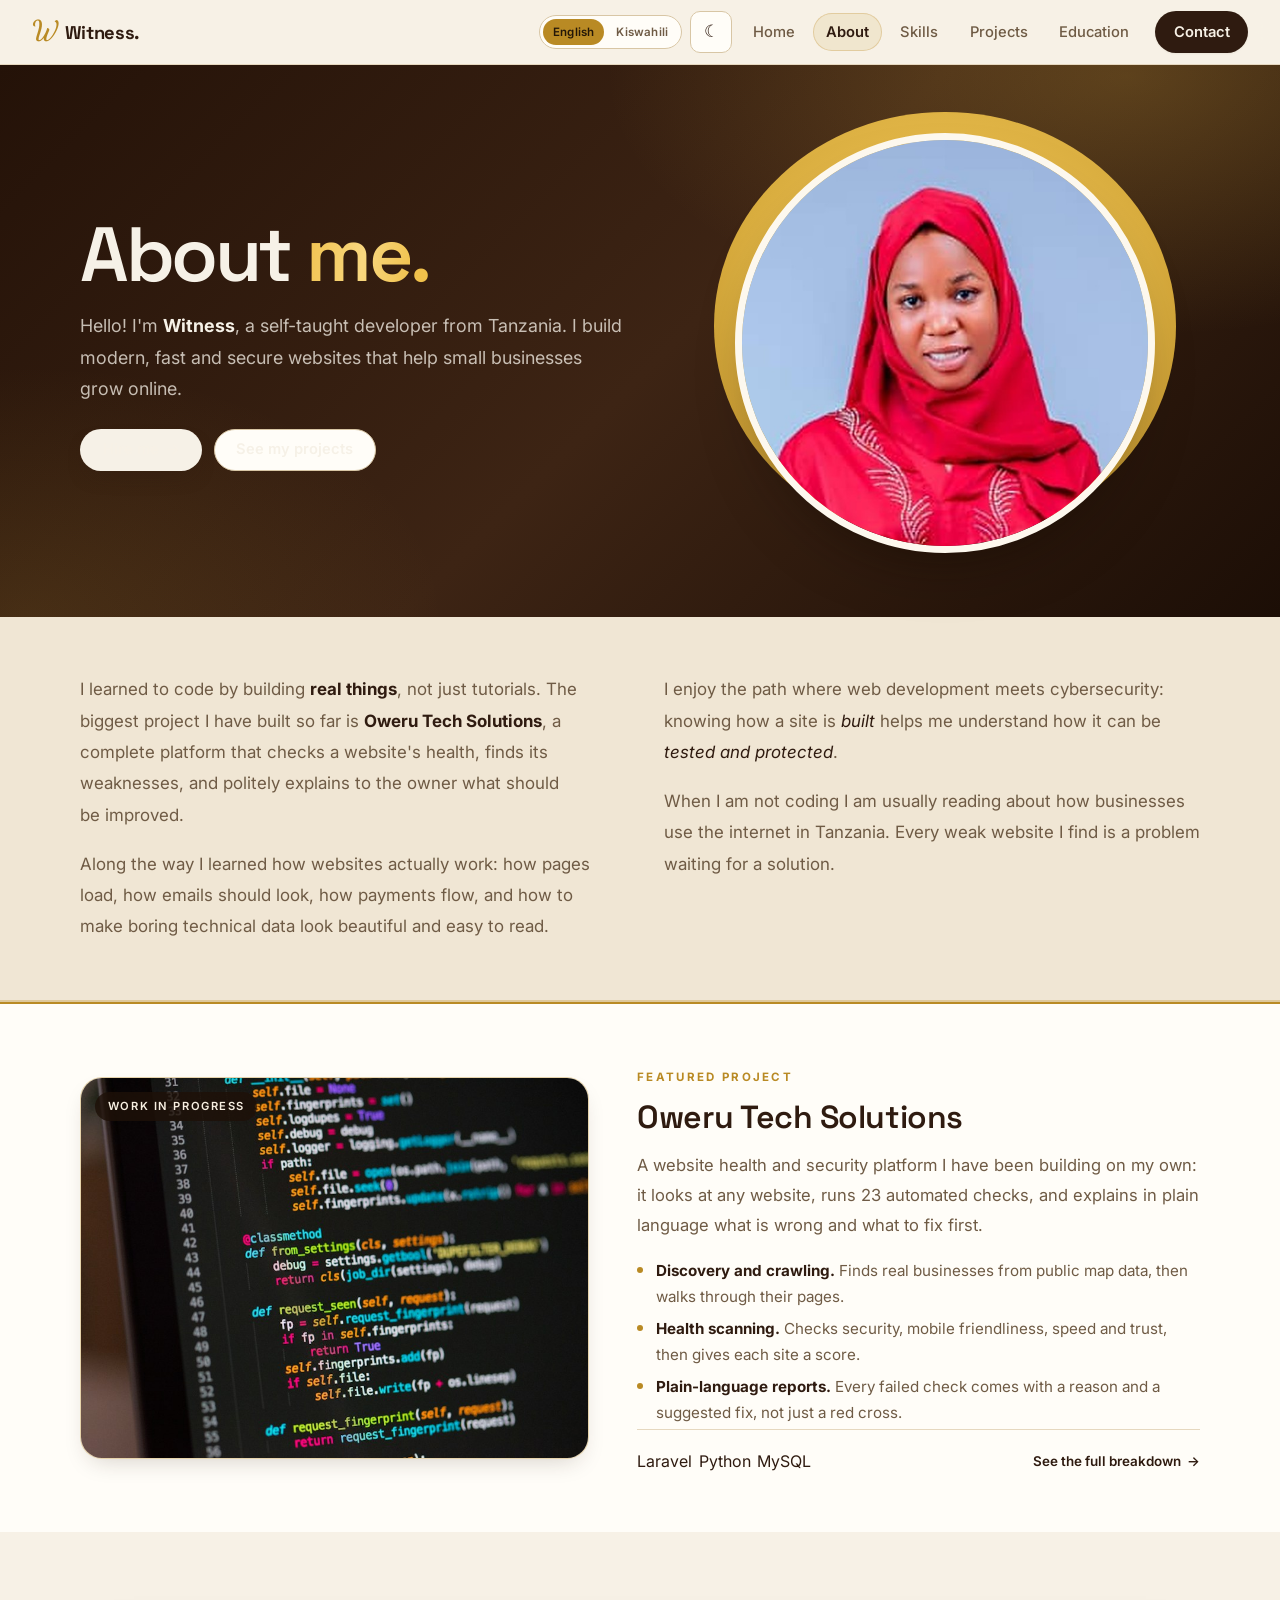
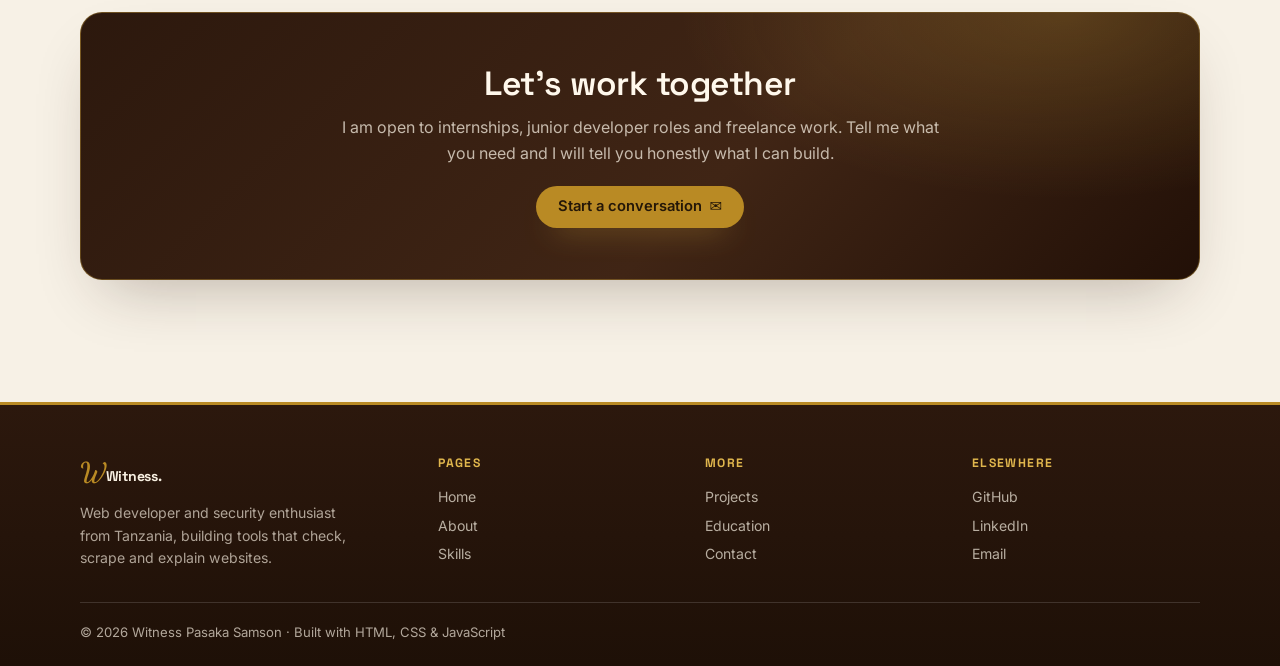
==== about.html @ 0517b13f "Initial portfolio with SEO, education, contact, projects, web3forms" ====
<!DOCTYPE html>
<html lang="en">
<!-- ABOUT PAGE -->
<head>
  <meta charset="UTF-8" />
  <meta name="viewport" content="width=device-width, initial-scale=1.0" />
  <title>About — Witness Pasaka Samson</title>
  <meta name="description" content="About Witness Pasaka Samson, a self-taught web developer from Tanzania who builds modern, fast, secure websites and the Oweru website-auditing platform." />
  <link rel="icon" href="data:image/svg+xml,<svg xmlns='http://www.w3.org/2000/svg' viewBox='0 0 32 32'><rect width='32' height='32' rx='7' fill='%233a2316'/><text x='16' y='22' text-anchor='middle' font-size='18' fill='%23c9a227' font-family='sans-serif' font-weight='700'>W</text></svg>" />
  <meta name="theme-color" content="#3a2316" />
  <meta name="robots" content="index, follow, max-image-preview:large" />
  <link rel="canonical" href="https://witnessamson047.github.io/about.html" />
  <meta property="og:site_name" content="Witness Pasaka Samson — Portfolio" />
  <meta property="og:locale" content="en_US" />
  <meta property="og:locale:alternate" content="sw_TZ" />
  <meta property="og:image:alt" content="Portrait of Witness Pasaka Samson" />
  <script>
    (function () {
      try {
        var saved = localStorage.getItem("theme");
        var theme = saved || (window.matchMedia("(prefers-color-scheme: dark)").matches ? "dark" : "light");
        document.documentElement.setAttribute("data-theme", theme);
      } catch (e) {}
    })();
  </script>
  <script src="i18n.js"></script>
  <link rel="stylesheet" href="styles.css" />
  <link rel="preconnect" href="https://fonts.googleapis.com" />
  <meta property="og:title" content="About — Witness Pasaka Samson" />
  <meta property="og:description" content="About Witness Pasaka Samson, a self-taught web developer from Tanzania who builds modern, fast, secure websites and the Oweru website-auditing platform." />
  <meta property="og:type" content="website" />
  <meta property="og:url" content="https://witnessamson047.github.io/about.html" />
  <meta property="og:image" content="https://witnessamson047.github.io/images/profile.jpg" />
  <meta property="og:image:width" content="1200" />
  <meta property="og:image:height" content="630" />
  <meta name="twitter:card" content="summary_large_image" />
  <meta name="twitter:title" content="About — Witness Pasaka Samson" />
  <meta name="twitter:description" content="About Witness Pasaka Samson, a self-taught web developer from Tanzania who builds modern, fast, secure websites and the Oweru website-auditing platform." />
  <meta name="twitter:image" content="https://witnessamson047.github.io/images/profile.jpg" />
  <link rel="preconnect" href="https://fonts.gstatic.com" crossorigin />
  <link href="https://fonts.googleapis.com/css2?family=Inter:wght@400;500;600;700&family=Space+Grotesk:wght@500;600;700&family=Dancing+Script:wght@600;700&display=swap" rel="stylesheet" />
</head>
<body>

  <a class="skip-link" href="#main">Skip to content</a>

  <header class="navbar">
    <a href="index.html" class="logo" aria-label="Witness Pasaka Samson — home">
      <span class="cursive">W</span><span class="rest">Witness.</span>
    </a>
    <div class="nav-actions">
      <div class="lang-switch" role="group" aria-label="Language / Lugha">
        <button type="button" class="lang-option" data-lang="en" aria-pressed="true">English</button>
        <button type="button" class="lang-option" data-lang="sw" aria-pressed="false">Kiswahili</button>
      </div>
      <button class="theme-toggle" id="themeToggle" type="button" aria-label="Switch to dark theme" aria-pressed="false">
        <span class="theme-icon" aria-hidden="true">&#9789;</span>
      </button>
      <button class="menu-toggle" id="menuToggle" aria-label="Open menu" aria-expanded="false" aria-controls="navLinks">&#9776;</button>
      <nav class="nav-links" id="navLinks" aria-label="Main navigation">
      <a href="index.html">Home</a>
      <a href="about.html" class="active" aria-current="page">About</a>
      <a href="skills.html">Skills</a>
      <a href="projects.html">Projects</a>
      <a href="education.html">Education</a>
      <a href="contact.html" class="nav-cta">Contact</a>
      </nav>
    </div>
  </header>

  <main id="main" tabindex="-1">

    <section class="about-hero">
      <div class="container about-hero-grid" data-fade>
        <div class="about-hero-copy">
          <h1 class="about-display">About <span class="accent">me</span><span class="dot">.</span></h1>
          <p class="about-hero-lead">
            Hello! I'm <strong>Witness</strong>, a self-taught developer from
            Tanzania. I build modern, fast and secure websites that help small
            businesses grow online.
          </p>
          <div class="about-hero-actions">
            <a href="contact.html" class="btn btn-primary">Hire me <span aria-hidden="true">&rarr;</span></a>
            <a href="projects.html" class="btn btn-outline">See my projects</a>
          </div>
        </div>

        <figure class="about-hero-photo">
          <img src="images/profile-hero.jpg" alt="Portrait of Witness Pasaka Samson" width="600" height="750" />
        </figure>
      </div>
    </section>

    <section class="section about-story-section">
      <div class="container">
        <div class="about-layout" data-fade>
          <div class="about-story">
            <p>
              I learned to code by building <strong>real things</strong>, not just
              tutorials. The biggest project I have built so far is
              <strong>Oweru Tech Solutions</strong>, a complete platform that checks
              a website's health, finds its weaknesses, and politely explains to
              the owner what should be improved.
            </p>
            <p>
              Along the way I learned how websites actually work: how pages load,
              how emails should look, how payments flow, and how to make boring
              technical data look beautiful and easy to read.
            </p>
            <p>
              I enjoy the path where web development meets cybersecurity:
              knowing how a site is <em>built</em> helps me understand how it can
              be <em>tested and protected</em>.
            </p>
            <p>
              When I am not coding I am usually reading about how businesses use
              the internet in Tanzania. Every weak website I find is a problem
              waiting for a solution.
            </p>
          </div>
        </div>
      </div>
    </section>

    <section class="section section-alt about-project-section">
      <div class="container about-project" data-fade>
        <figure class="about-project-media">
          <img src="images/oweru-software-development.jpg" alt="Code on a laptop screen from the Oweru Tech Solutions platform" loading="lazy" />
          <figcaption>Work in progress</figcaption>
        </figure>

        <div class="about-project-body">
          <span class="project-eyebrow">Featured project</span>
          <h2 class="section-title">Oweru Tech Solutions</h2>
          <p class="about-project-lead">
            A website health and security platform I have been building on my
            own: it looks at any website, runs 23 automated checks, and explains
            in plain language what is wrong and what to fix first.
          </p>
          <ul class="project-points">
            <li>
              <strong>Discovery and crawling.</strong> Finds real businesses from
              public map data, then walks through their pages.
            </li>
            <li>
              <strong>Health scanning.</strong> Checks security, mobile
              friendliness, speed and trust, then gives each site a score.
            </li>
            <li>
              <strong>Plain-language reports.</strong> Every failed check comes
              with a reason and a suggested fix, not just a red cross.
            </li>
          </ul>
          <div class="project-foot">
            <ul class="chips" aria-label="Built with">
              <li class="chip">Laravel</li>
              <li class="chip">Python</li>
              <li class="chip">MySQL</li>
            </ul>
            <a class="card-action" href="projects.html">See the full breakdown <span aria-hidden="true">&rarr;</span></a>
          </div>
        </div>
      </div>
    </section>

    <section class="section cta-section">
      <div class="container">
        <div class="section-head centered" data-fade>
          <h2>Let's work together</h2>
          <p class="lead" style="margin-inline:auto;">I am open to internships, junior developer roles and freelance work. Tell me what you need and I will tell you honestly what I can build.</p>
          <a href="contact.html" class="btn btn-primary" style="margin-top:0.6rem;">Start a conversation <span aria-hidden="true">&#9993;</span></a>
        </div>
      </div>
    </section>

  </main>

  <footer class="footer">
    <div class="container">
      <div class="footer-grid">
        <div class="footer-brand">
          <a href="index.html" class="logo"><span class="cursive">W</span><span class="rest">Witness.</span></a>
          <p>Web developer and security enthusiast from Tanzania, building tools that check, scrape and explain websites.</p>
        </div>
        <div>
          <h4>Pages</h4>
          <a href="index.html">Home</a>
          <a href="about.html">About</a>
          <a href="skills.html">Skills</a>
        </div>
        <div>
          <h4>More</h4>
          <a href="projects.html">Projects</a>
          <a href="education.html">Education</a>
          <a href="contact.html">Contact</a>
        </div>
        <div>
          <h4>Elsewhere</h4>
          <a href="https://github.com/witnessamson047" target="_blank" rel="noopener">GitHub</a>
          <a href="https://linkedin.com" target="_blank" rel="noopener">LinkedIn</a>
          <a href="mailto:witnessamson047@gmail.com">Email</a>
        </div>
      </div>
      <div class="footer-bottom">
        <p data-i18n="footer.legal">&copy; <span id="year"></span> Witness Pasaka Samson &middot; Built with HTML, CSS &amp; JavaScript</p>
        <button id="backToTop" class="back-to-top" aria-label="Back to top">&uarr;</button>
      </div>
    </div>
  </footer>

  <script src="script.js"></script>
</body>
</html>
---- styles.css ----
/* ==========================================================================
   Witness Pasaka Samson — portfolio design system
   One stylesheet shared by every page. Organised in layers:
   1 tokens, 2 base, 3 layout helpers, 4 nav, 5 hero, 6 buttons,
   7 cards (+ shared card footer), 8 page sections, 9 footer, 10 states,
   11 motion, 12 responsive.
   ========================================================================== */

/* ============================ 1. Design tokens ============================ */
:root {
  color-scheme: light;

  --bg: #f7f1e6;
  --bg-alt: #f0e6d4;
  --surface: #fffdf8;
  --surface-sunken: #fbf6ec;
  --border: #e6d8bf;
  --border-strong: #d8c6a5;

  --text: #2f1b10;
  --text-muted: #6f5b45;

  --gold: #b98a24;
  --gold-bright: #d9ad3f;
  --gold-soft: rgba(185, 138, 36, 0.12);
  --gold-ring: rgba(185, 138, 36, 0.32);
  --gold-ink: #6d4f14;
  --nav-bg: rgba(247, 241, 230, 0.86);
  --solid-hover: #462817;
  --danger: #9a211a;
  --danger-ring: rgba(179, 38, 30, 0.18);
  --success-bg: #f0f7f1;
  --success-border: #bfd8c6;
  --success-text: #2c6e49;

  --radius-sm: 10px;
  --radius: 16px;
  --radius-lg: 22px;

  --shadow-sm: 0 1px 2px rgba(47, 27, 16, 0.06);
  --shadow-md: 0 10px 24px -10px rgba(47, 27, 16, 0.22);
  --shadow-lg: 0 28px 60px -24px rgba(47, 27, 16, 0.3);

  --font-body: "Inter", "Segoe UI", system-ui, -apple-system, sans-serif;
  --font-display: "Space Grotesk", "Inter", system-ui, sans-serif;

  --max-width: 1120px;
  --gutter: clamp(1.1rem, 4vw, 2rem);
  --ease: cubic-bezier(0.4, 0, 0.2, 1);
}

/* Dark theme — same tokens, re-pointed. Set by the toggle in the navbar. */
html[data-theme="dark"] {
  color-scheme: dark;

  --bg: #17120e;
  --bg-alt: #201812;
  --surface: #241b14;
  --surface-sunken: #1d1610;
  --border: #3a2b1e;
  --border-strong: #4b3826;

  --text: #f6ecdb;
  --text-muted: #bda98d;

  --gold: #d9ad3f;
  --gold-bright: #e8c76b;
  --gold-soft: rgba(217, 173, 63, 0.14);
  --gold-ring: rgba(217, 173, 63, 0.4);
  --gold-ink: #ecc878;
  --nav-bg: rgba(23, 18, 14, 0.86);
  --solid-hover: #e4d3b8;

  --danger: #ff9d92;
  --danger-ring: rgba(255, 157, 146, 0.25);
  --success-bg: #15261b;
  --success-border: #2d5339;
  --success-text: #86e0aa;

  --shadow-sm: 0 1px 2px rgba(0, 0, 0, 0.4);
  --shadow-md: 0 10px 24px -10px rgba(0, 0, 0, 0.6);
  --shadow-lg: 0 28px 60px -24px rgba(0, 0, 0, 0.7);
}

/* ================================ 2. Base ================================ */
*,
*::before,
*::after { box-sizing: border-box; }

* { margin: 0; padding: 0; }

html { scroll-behavior: smooth; -webkit-text-size-adjust: 100%; }

/* Keep in-page targets clear of the sticky navbar */
[id] { scroll-margin-top: 84px; }

body {
  background: var(--bg);
  color: var(--text);
  font-family: var(--font-body);
  font-size: 1rem;
  line-height: 1.65;
  -webkit-font-smoothing: antialiased;
  transition: background-color 0.3s var(--ease), color 0.3s var(--ease);
}

h1, h2, h3, h4 {
  font-family: var(--font-display);
  font-weight: 600;
  line-height: 1.2;
  letter-spacing: -0.015em;
  color: var(--text);
  text-wrap: balance;
}

p { text-wrap: pretty; }

a { color: var(--gold); text-decoration: none; }
a:hover { color: var(--text); }

img { display: block; max-width: 100%; }

ul { list-style: none; }

::selection { background: var(--gold-ring); color: var(--text); }

:focus-visible {
  outline: 2px solid var(--gold);
  outline-offset: 3px;
  border-radius: 4px;
}

/* Skip link for keyboard users */
.skip-link {
  position: absolute;
  left: 1rem;
  top: -100px;
  z-index: 200;
  padding: 0.7rem 1.1rem;
  border-radius: var(--radius-sm);
  background: var(--text);
  color: var(--bg);
  font-weight: 600;
  transition: top 0.2s var(--ease);
}
.skip-link:focus { top: 1rem; color: var(--bg); }

/* ============================ 3. Layout helpers ========================== */
.container {
  width: min(var(--max-width), 100% - (var(--gutter) * 2));
  margin-inline: auto;
}

.accent { color: var(--gold); }

.section { padding: clamp(3rem, 7vw, 5rem) 0; }
.section-alt { background: var(--bg); }
.section-tight { padding-top: clamp(1.5rem, 4vw, 3rem); }

/* Dark call-to-action panel at the end of the home page */
.cta-section .section-head {
  max-width: none;
  padding: clamp(1.8rem, 5vw, 3.2rem);
  border: 1px solid rgba(217, 173, 63, 0.35);
  border-radius: var(--radius-lg);
  background:
    radial-gradient(620px 300px at 88% 0%, rgba(217, 173, 63, 0.22), transparent 62%),
    linear-gradient(135deg, #2c180d 0%, #402515 58%, #221007 100%);
  --text: #f7efe1;
  --text-muted: rgba(247, 239, 225, 0.74);
  color: #f7efe1;
  box-shadow: var(--shadow-lg);
}
.cta-section .section-head h2 {
  color: #fff8ec;
  font-size: clamp(1.5rem, 3.4vw, 2.1rem);
}
.cta-section .section-head .accent { color: #f0c14b; }
.cta-section .section-head .lead { color: var(--text-muted); }
.cta-section .section-head .btn-primary {
  background: var(--gold);
  color: #241708;
  box-shadow: 0 16px 30px -18px rgba(217, 173, 63, 0.9);
}
.cta-section .section-head .btn-primary:hover {
  background: var(--gold-bright);
  color: #241708;
}

.section-head {
  display: flex;
  flex-direction: column;
  gap: 0.6rem;
  margin-bottom: clamp(1.6rem, 4vw, 2.6rem);
}
.section-head.centered {
  align-items: center;
  text-align: center;
}

.section-title {
  font-size: clamp(1.45rem, 3.2vw, 2rem);
  margin-bottom: 1.9rem;
  position: relative;
}
.section-title.centered {
  text-align: center;
  margin-bottom: 1.9rem;
}

.eyebrow {
  color: var(--gold);
  font-size: 0.75rem;
  font-weight: 700;
  letter-spacing: 0.18em;
  text-transform: uppercase;
}

.lead {
  color: var(--text-muted);
  max-width: 62ch;
}

/* ============================== 4. Navbar ================================ */
.navbar {
  position: sticky;
  top: 0;
  z-index: 100;
  display: flex;
  align-items: center;
  justify-content: space-between;
  gap: 1rem;
  padding: 0.7rem var(--gutter);
  background: var(--nav-bg);
  backdrop-filter: blur(14px);
  -webkit-backdrop-filter: blur(14px);
  border-bottom: 1px solid var(--border);
  transition: box-shadow 0.25s var(--ease);
}
.navbar.scrolled { box-shadow: var(--shadow-sm); }

.logo {
  display: inline-flex;
  align-items: baseline;
  gap: 0.45rem;
  font-family: var(--font-display);
  font-size: 1.15rem;
  font-weight: 700;
  color: var(--text);
  letter-spacing: -0.02em;
}
.logo:hover { color: var(--text); }
.logo .cursive {
  font-family: "Dancing Script", "Segoe Script", cursive;
  font-size: 1.7rem;
  line-height: 1;
  color: var(--gold);
}
.logo .rest { color: var(--text); }

.nav-actions {
  display: flex;
  align-items: center;
  gap: 0.5rem;
}

.nav-links {
  display: flex;
  align-items: center;
  gap: 0.35rem;
}
.nav-links a {
  display: inline-flex;
  align-items: center;
  padding: 0.42rem 0.8rem;
  border-radius: 999px;
  font-size: 0.92rem;
  font-weight: 500;
  color: var(--text-muted);
  transition: color 0.2s var(--ease), background 0.2s var(--ease);
}
.nav-links a:hover { color: var(--text); background: rgba(185, 138, 36, 0.1); }
.nav-links a.active {
  color: var(--text);
  font-weight: 600;
  background: var(--gold-soft);
  box-shadow: inset 0 0 0 1px rgba(185, 138, 36, 0.28);
}

.nav-links a.nav-cta {
  margin-left: 0.5rem;
  padding: 0.55rem 1.15rem;
  background: var(--text);
  color: var(--bg);
  font-weight: 600;
  box-shadow: var(--shadow-sm);
}
.nav-links a.nav-cta:hover,
.nav-links a.nav-cta.active {
  background: var(--solid-hover);
  color: var(--bg);
}
.nav-links a.nav-cta.active { box-shadow: var(--shadow-sm); }

.theme-toggle {
  display: inline-grid;
  place-items: center;
  width: 42px;
  height: 42px;
  border: 1px solid var(--border-strong);
  border-radius: var(--radius-sm);
  background: var(--surface);
  color: var(--text);
  font-size: 1.05rem;
  line-height: 1;
  cursor: pointer;
  transition: background 0.2s var(--ease), border-color 0.2s var(--ease),
    transform 0.15s var(--ease);
}
.theme-toggle:hover { background: var(--gold-soft); border-color: var(--gold); }
.theme-toggle:active { transform: scale(0.95); }

/* Language: two explicit options in a segmented control */
.lang-switch {
  display: inline-flex;
  align-items: center;
  gap: 2px;
  padding: 3px;
  border: 1px solid var(--border-strong);
  border-radius: 999px;
  background: var(--surface);
}
.lang-option {
  border: 0;
  background: transparent;
  color: var(--text-muted);
  font-family: var(--font-body);
  font-size: 0.72rem;
  font-weight: 600;
  letter-spacing: 0.02em;
  padding: 0.38rem 0.62rem;
  border-radius: 999px;
  cursor: pointer;
  transition: background 0.18s var(--ease), color 0.18s var(--ease);
}
.lang-option:hover { color: var(--text); background: var(--gold-soft); }
.lang-option.is-active { background: var(--gold); color: #241708; }

.menu-toggle {
  display: none;
  align-items: center;
  justify-content: center;
  width: 42px;
  height: 42px;
  border: 1px solid var(--border-strong);
  border-radius: var(--radius-sm);
  background: var(--surface);
  color: var(--text);
  font-size: 1.15rem;
  line-height: 1;
  cursor: pointer;
}
.menu-toggle:hover { background: var(--gold-soft); }

/* ================================ 5. Hero ================================
   Navy-and-gold hero: deep navy field, gold accents, portrait on the right
   and a dark statistic band underneath.
   ======================================================================== */
.hero {
  /* Local palette so the hero keeps its navy identity in both themes */
  --text: #f6f1e7;
  --text-muted: rgba(246, 241, 231, 0.76);
  --border: rgba(255, 255, 255, 0.14);
  --gold: #f0c14b;
  --gold-bright: #f8d77f;
  --gold-soft: rgba(240, 193, 75, 0.12);
  --gold-ink: #f6e3b4;

  position: relative;
  overflow: hidden;
  padding: clamp(2.6rem, 6vw, 4.6rem) 0 0;
  color: #f6f1e7;
  background:
    radial-gradient(840px 420px at 88% 2%, rgba(217, 173, 63, 0.24), transparent 62%),
    radial-gradient(700px 420px at 2% 100%, rgba(217, 173, 63, 0.12), transparent 60%),
    linear-gradient(135deg, #241208 0%, #3d2414 52%, #1c0e06 100%);
}
.hero::before {
  content: "";
  position: absolute;
  inset: 0;
  background-image:
    linear-gradient(rgba(255, 255, 255, 0.045) 1px, transparent 1px),
    linear-gradient(90deg, rgba(255, 255, 255, 0.045) 1px, transparent 1px);
  background-size: 76px 76px;
  -webkit-mask-image: radial-gradient(680px 420px at 78% 0%, #000 10%, transparent 78%);
  mask-image: radial-gradient(680px 420px at 78% 0%, #000 10%, transparent 78%);
  pointer-events: none;
}
.hero > .container { position: relative; z-index: 1; }

.hero-grid {
  display: grid;
  grid-template-columns: minmax(0, 1.08fr) minmax(0, 0.82fr);
  align-items: center;
  gap: clamp(1.8rem, 5vw, 3.6rem);
}

.hero-left { max-width: 35rem; }

.hero .eyebrow {
  display: inline-flex;
  align-items: center;
  gap: 0.7rem;
  color: var(--gold);
  font-size: 0.72rem;
  letter-spacing: 0.22em;
}

.hero h1 {
  font-size: clamp(2.4rem, 5.8vw, 4rem);
  font-weight: 700;
  line-height: 1.02;
  letter-spacing: -0.035em;
  color: #fffdf8;
  margin: 0.85rem 0 0.9rem;
}
.hero h1 .accent { color: var(--gold); }

.hero-role {
  color: var(--gold);
  font-family: var(--font-display);
  font-size: 1.05rem;
  font-weight: 600;
  letter-spacing: 0.14em;
  text-transform: uppercase;
}

.intro-badge {
  display: inline-flex;
  align-items: center;
  gap: 0.45rem;
  margin: 1.1rem 0 1.1rem;
  padding: 0.34rem 0.9rem 0.34rem 0.6rem;
  border: 1px solid rgba(240, 193, 75, 0.38);
  border-radius: 999px;
  background: rgba(240, 193, 75, 0.12);
  color: var(--gold-ink);
  font-size: 0.78rem;
  font-weight: 600;
}
.intro-badge .icon { font-size: 0.9rem; }

.hero-text {
  color: var(--text-muted);
  max-width: 32rem;
  margin-bottom: 1.7rem;
}

.hero-buttons {
  display: flex;
  flex-wrap: wrap;
  gap: 0.8rem;
}

/* Gold primary + ghost outline, scoped to the navy field */
.hero .btn-primary {
  background: var(--gold);
  color: #201505;
  box-shadow: 0 14px 30px -16px rgba(240, 193, 75, 0.85);
}
.hero .btn-primary:hover { background: var(--gold-bright); }
.hero .btn-outline {
  border-color: rgba(255, 255, 255, 0.34);
  background: rgba(255, 255, 255, 0.04);
  color: #f8f4ec;
}
.hero .btn-outline:hover {
  border-color: var(--gold);
  background: rgba(240, 193, 75, 0.12);
  color: #fff;
}

.hero-scroll {
  display: inline-flex;
  align-items: center;
  gap: 0.4rem;
  margin-top: clamp(1.6rem, 4vw, 2.4rem);
  font-size: 0.84rem;
  font-weight: 600;
  color: rgba(246, 241, 231, 0.65);
}
.hero-scroll:hover { color: var(--gold); }

/* Portrait */
.hero-visual {
  position: relative;
  display: grid;
  place-items: center;
  padding-bottom: 1.2rem;
}

.photo-frame {
  position: relative;
  width: 100%;
  max-width: 380px;
  margin-inline: auto;
  border: 1px solid rgba(217, 173, 63, 0.55);
  border-radius: 22px;
  background: #f7f1e6;
  padding: 0.6rem;
  box-shadow: 0 40px 90px -34px rgba(0, 0, 0, 0.75);
}
.photo-frame::after {
  content: "";
  position: absolute;
  inset: -14px;
  border: 1px solid rgba(217, 173, 63, 0.4);
  border-radius: 30px;
  pointer-events: none;
}
.photo-frame img {
  display: block;
  width: 100%;
  height: auto;
  aspect-ratio: 4 / 5;
  object-fit: cover;
  object-position: 50% 22%;
  border-radius: 16px;
}

.hero-badge {
  position: absolute;
  left: max(0px, calc(50% - 190px));
  bottom: 0;
  display: inline-flex;
  align-items: center;
  gap: 0.5rem;
  padding: 0.6rem 1rem;
  border-radius: 999px;
  background: #fff8ea;
  color: #241708;
  font-size: 0.82rem;
  font-weight: 700;
  box-shadow: 0 18px 34px -16px rgba(0, 0, 0, 0.55);
}
.hero-badge-dot {
  width: 8px;
  height: 8px;
  border-radius: 50%;
  background: #2f9e5c;
  box-shadow: 0 0 0 4px rgba(47, 158, 92, 0.18);
}

/* Statistic band under the hero */
.hero-band {
  position: relative;
  z-index: 1;
  margin-top: clamp(2.2rem, 5vw, 3.4rem);
  background: rgba(5, 11, 26, 0.45);
  border-top: 1px solid rgba(255, 255, 255, 0.12);
}
.hero-band-inner {
  display: grid;
  grid-template-columns: repeat(3, minmax(0, 1fr));
}
.hero-stat {
  display: flex;
  align-items: center;
  gap: 0.9rem;
  padding: 1.2rem 0;
}
.hero-stat + .hero-stat {
  border-left: 1px solid rgba(255, 255, 255, 0.12);
  padding-left: clamp(1rem, 3vw, 2rem);
}
.hero-stat-icon {
  display: grid;
  place-items: center;
  flex: 0 0 auto;
  width: 44px;
  height: 44px;
  border-radius: 12px;
  background: rgba(240, 193, 75, 0.14);
  color: var(--gold);
}
.hero-stat-icon svg { width: 21px; height: 21px; }
.hero-stat-copy strong {
  display: block;
  font-family: var(--font-display);
  font-size: 1.3rem;
  line-height: 1.15;
  color: #fffdf8;
}
.hero-stat-copy span {
  font-size: 0.72rem;
  letter-spacing: 0.09em;
  text-transform: uppercase;
  color: rgba(246, 241, 231, 0.64);
}

/* Page headers (sub-pages) — cream field, gold rules, bold title */
.page-hero {
  padding: clamp(2.6rem, 6vw, 4.2rem) 0 clamp(2rem, 4.5vw, 3rem);
  text-align: center;
  color: #f6f1e7;
  --text: #f6f1e7;
  --text-muted: rgba(246, 241, 231, 0.76);
  --border: rgba(255, 255, 255, 0.14);
  --gold: #f0c14b;
  --gold-bright: #f8d77f;
  --gold-soft: rgba(240, 193, 75, 0.12);
  --gold-ink: #f6e3b4;
  background:
    radial-gradient(840px 420px at 88% 2%, rgba(217, 173, 63, 0.24), transparent 62%),
    radial-gradient(700px 420px at 2% 100%, rgba(217, 173, 63, 0.12), transparent 60%),
    linear-gradient(135deg, #241208 0%, #3d2414 52%, #1c0e06 100%);
  border-bottom: 1px solid var(--border);
}
html[data-theme="dark"] .page-hero {
  background:
    radial-gradient(680px 320px at 50% -20%, rgba(217, 173, 63, 0.16), transparent 70%),
    linear-gradient(180deg, #241a12, var(--bg));
}
.page-hero .eyebrow {
  display: inline-flex;
  align-items: center;
  gap: 0.7rem;
  color: var(--gold-ink);
  letter-spacing: 0.2em;
  margin-bottom: 0.75rem;
}
.page-hero h1 {
  font-size: clamp(2.1rem, 5vw, 3.2rem);
  font-weight: 700;
  letter-spacing: -0.03em;
  margin-bottom: 0.7rem;
}
.page-hero p {
  color: var(--text-muted);
  font-size: 1.08rem;
  max-width: 44rem;
  margin-inline: auto;
}

/* Oversized page title (About page) */
.page-hero h1.display-title {
  font-size: clamp(2.8rem, 7.5vw, 4.6rem);
  line-height: 1.02;
  letter-spacing: -0.045em;
  margin-bottom: 0.9rem;
}
.page-hero h1.display-title .accent {
  background: linear-gradient(100deg, var(--gold) 0%, var(--gold-bright) 55%, var(--gold) 100%);
  -webkit-background-clip: text;
  background-clip: text;
  -webkit-text-fill-color: transparent;
}

/* =============================== 6. Buttons ============================== */
.btn {
  display: inline-flex;
  align-items: center;
  justify-content: center;
  gap: 0.45rem;
  padding: 0.7rem 1.35rem;
  border: 1px solid transparent;
  border-radius: 999px;
  font-family: inherit;
  font-size: 0.92rem;
  font-weight: 600;
  line-height: 1.2;
  cursor: pointer;
  transition: transform 0.2s var(--ease), background 0.2s var(--ease),
    box-shadow 0.2s var(--ease), border-color 0.2s var(--ease), color 0.2s var(--ease);
}
.btn:hover { transform: translateY(-2px); }
.btn:active { transform: translateY(0); }

.btn-primary {
  background: var(--text);
  color: var(--bg);
  box-shadow: 0 10px 22px -12px rgba(47, 27, 16, 0.65);
}
.btn-primary:hover { background: var(--solid-hover); color: var(--bg); }
.btn:disabled { opacity: 0.65; cursor: progress; transform: none; }

.btn-outline {
  border-color: var(--border-strong);
  background: var(--surface);
  color: var(--text);
}
.btn-outline:hover { border-color: var(--gold); background: var(--gold-soft); color: var(--text); }

.btn-ghost { color: var(--text-muted); padding-inline: 0.6rem; }
.btn-ghost:hover { color: var(--gold); }

.btn .code,
.btn .mail { color: var(--gold-bright); }

/* ================================ 7. Cards =============================== */
.card {
  position: relative;
  display: flex;
  flex-direction: column;
  background: var(--bg-alt);
  border: 1px solid var(--gold);
  border-radius: var(--radius);
  box-shadow: var(--shadow-sm);
  overflow: hidden;
  transition: transform 0.25s var(--ease), box-shadow 0.25s var(--ease),
    border-color 0.25s var(--ease);
}
.card:hover {
  transform: translateY(-4px);
  border-color: var(--gold);
  box-shadow: var(--shadow-md);
}

.card-body {
  display: flex;
  flex-direction: column;
  flex: 1;
  padding: clamp(1.2rem, 3vw, 1.6rem);
  gap: 0.55rem;
}
.card-body h3 { font-size: 1.08rem; }
.card-body p { color: var(--text-muted); font-size: 0.92rem; }

/* Optional image band at the top of a card */
.card-media {
  margin: 0;
  border-bottom: 1px solid var(--border);
  background: var(--gold-soft);
  overflow: hidden;
}
.card-media img {
  display: block;
  width: 100%;
  aspect-ratio: 16 / 10;
  object-fit: contain;
  object-position: center;
  padding: 0.6rem;
  background: var(--surface-sunken);
  transition: transform 0.5s var(--ease);
}
.card:hover .card-media img { transform: scale(1.03); }
.card-media img.photo {
  padding: 0;
  object-fit: cover;
}

/* Shared card footer — used on every card in the site */
.card-footer {
  display: flex;
  align-items: center;
  justify-content: space-between;
  flex-wrap: wrap;
  gap: 0.6rem 1rem;
  margin-top: auto;
  padding: 0.75rem clamp(1.2rem, 3vw, 1.6rem);
  border-top: 1px solid var(--border);
  background: var(--surface-sunken);
  font-size: 0.8rem;
  color: var(--text-muted);
}
.card-footer .chips { margin: 0; }
.card-footer .card-meta {
  font-size: 0.74rem;
  font-weight: 600;
  letter-spacing: 0.08em;
  text-transform: uppercase;
  color: var(--text-muted);
}
.card-action {
  display: inline-flex;
  align-items: center;
  gap: 0.35rem;
  font-weight: 600;
  font-size: 0.84rem;
  color: var(--text);
}
.card-action span[aria-hidden] { transition: transform 0.2s var(--ease); }
.card-action:hover { color: var(--gold); }
.card-action:hover span[aria-hidden] { transform: translateX(3px); }

.card-img {
  width: 100%;
  aspect-ratio: 16 / 9;
  object-fit: contain;
  object-position: center;
  padding: 0.7rem;
  background: var(--surface-sunken);
  border-bottom: 1px solid var(--border);
}
/* Real photographs fill their frame edge to edge instead of being matted */
.card-img.photo {
  padding: 0;
  object-fit: cover;
}

.icon-badge {
  display: grid;
  place-items: center;
  width: 44px;
  height: 44px;
  border: 1px solid var(--border);
  border-radius: 12px;
  background: var(--gold-soft);
  font-size: 1.2rem;
}

.chips { display: flex; flex-wrap: wrap; gap: 0.4rem; }
.chips span {
  padding: 0.2rem 0.65rem;
  border-radius: 999px;
  background: var(--gold-soft);
  color: var(--gold-ink);
  font-size: 0.72rem;
  font-weight: 600;
  letter-spacing: 0.01em;
}

/* ========================= 8a. Home: highlights ========================== */
.home-strip {
  display: grid;
  grid-template-columns: repeat(3, minmax(0, 1fr));
  gap: 1.2rem;
}
.home-card {
  border: 2px solid var(--gold);
}
.home-card:hover { border-color: var(--gold-bright); }
.home-card .card-body h3 { font-size: 1.02rem; }
.home-card .card-body p { margin-bottom: 0.2rem; }

/* ============================ 8b. About page ============================= */
.about-story-section {
  padding: clamp(2.4rem, 5vw, 3.6rem) 0;
  background: var(--bg-alt);
  border-bottom: 2px solid var(--gold-ring);
}

/* Portrait-led hero, as in the reference portfolio layout */
.about-hero {
  padding: clamp(2.4rem, 5.5vw, 4.2rem) 0 clamp(2.6rem, 6vw, 4rem);
  color: #f6f1e7;
  --text: #f6f1e7;
  --text-muted: rgba(246, 241, 231, 0.76);
  --border: rgba(255, 255, 255, 0.14);
  --gold: #f0c14b;
  --gold-bright: #f8d77f;
  --gold-soft: rgba(240, 193, 75, 0.12);
  --gold-ink: #f6e3b4;
  background:
    radial-gradient(840px 420px at 88% 2%, rgba(217, 173, 63, 0.24), transparent 62%),
    radial-gradient(700px 420px at 2% 100%, rgba(217, 173, 63, 0.12), transparent 60%),
    linear-gradient(135deg, #241208 0%, #3d2414 52%, #1c0e06 100%);
}
html[data-theme="dark"] .about-hero {
  background:
    radial-gradient(520px 420px at 78% 30%, rgba(217, 173, 63, 0.2), transparent 68%),
    linear-gradient(180deg, #241a12, var(--bg));
}
.about-hero-grid {
  display: grid;
  grid-template-columns: minmax(0, 1.05fr) minmax(0, 0.95fr);
  gap: clamp(1.6rem, 4vw, 3rem);
  align-items: center;
}
.about-display {
  font-size: clamp(2.6rem, 6.6vw, 4.8rem);
  line-height: 1.02;
  letter-spacing: -0.045em;
  margin-bottom: 1.1rem;
}
.about-display .accent {
  background: linear-gradient(100deg, var(--gold) 0%, var(--gold-bright) 55%, var(--gold) 100%);
  -webkit-background-clip: text;
  background-clip: text;
  -webkit-text-fill-color: transparent;
}
.about-display .dot { color: var(--gold); }
.about-hero-lead {
  max-width: 34rem;
  margin-bottom: 1.5rem;
  color: var(--text-muted);
  font-size: clamp(1.02rem, 1.4vw, 1.16rem);
  line-height: 1.75;
}
.about-hero-lead strong { color: var(--text); }
.about-hero-actions { display: flex; flex-wrap: wrap; gap: 0.7rem; }
.about-hero-photo {
  position: relative;
  width: min(100%, 420px);
  margin: 0;
  justify-self: center;
}
.about-hero-photo::before {
  content: "";
  position: absolute;
  inset: -5% -5% 3%;
  border-radius: 50%;
  background: radial-gradient(circle at 50% 38%, #f2c657 0%, #d9ad3f 58%, #b98a24 100%);
}
.about-hero-photo img {
  position: relative;
  display: block;
  width: 100%;
  height: auto;
  aspect-ratio: 1 / 1;
  object-fit: cover;
  object-position: 50% 16%;
  border-radius: 50%;
  border: 7px solid #fdf8ee;
  box-shadow: 0 30px 60px -30px rgba(20, 10, 4, 0.6);
}

/* Contact and skills strip (Skills page) */
.info-band {
  padding: clamp(1.7rem, 4vw, 2.6rem) 0;
  color: #f7efe1;
  background:
    radial-gradient(620px 260px at 88% 0%, rgba(217, 173, 63, 0.2), transparent 62%),
    linear-gradient(135deg, #2c180d 0%, #402515 58%, #221007 100%);
}
.info-band-grid {
  display: grid;
  grid-template-columns: minmax(0, 0.9fr) minmax(0, 1.1fr);
  gap: clamp(1.4rem, 3vw, 2.8rem);
}
.info-band h2 {
  margin-bottom: 0.9rem;
  color: var(--gold-bright);
  font-size: 0.76rem;
  letter-spacing: 0.2em;
  text-transform: uppercase;
}
.band-list,
.band-skills {
  list-style: none;
  display: grid;
  gap: 0.6rem;
}
.band-list li {
  display: flex;
  align-items: center;
  gap: 0.6rem;
  font-size: 0.95rem;
  color: rgba(247, 239, 225, 0.86);
}
.band-list li > span:first-child { color: var(--gold-bright); }
.band-skills {
  grid-template-columns: repeat(3, minmax(0, 1fr));
  gap: 0.8rem;
}
.band-skills li {
  display: flex;
  align-items: center;
  gap: 0.5rem;
  font-size: 0.82rem;
  color: rgba(247, 239, 225, 0.86);
}
.band-mark {
  display: grid;
  place-items: center;
  width: 36px;
  height: 36px;
  flex: none;
  border-radius: 11px;
  border: 1px solid rgba(247, 240, 228, 0.22);
  background: rgba(247, 240, 228, 0.08);
  color: var(--gold-bright);
  font-size: 0.72rem;
  font-weight: 700;
}

/* Story reads in two balanced columns on wide screens */
.about-layout { max-width: none; }
.about-story {
  column-count: 2;
  column-gap: clamp(1.8rem, 4vw, 3rem);
}
.about-story p {
  color: var(--text-muted);
  font-size: 1.06rem;
  line-height: 1.85;
  break-inside: avoid;
  margin-bottom: 1.1rem;
}
.about-story strong, .about-story em { color: var(--text); }

/* Featured project block */
.about-project-section {
  padding: clamp(2.4rem, 5vw, 3.6rem) 0;
  background: var(--surface);
  border-top: 2px solid var(--gold);
}
.about-project {
  display: grid;
  grid-template-columns: minmax(0, 0.95fr) minmax(0, 1.05fr);
  gap: clamp(1.6rem, 4vw, 3rem);
  align-items: center;
}
.about-project-media {
  position: relative;
  margin: 0;
  overflow: hidden;
  border: 1px solid var(--gold-ring);
  border-radius: var(--radius-lg);
  background: var(--surface-sunken);
  box-shadow: var(--shadow-md);
}
.about-project-media img {
  display: block;
  width: 100%;
  aspect-ratio: 4 / 3;
  object-fit: cover;
}
.about-project-media figcaption {
  position: absolute;
  top: 0.9rem;
  left: 0.9rem;
  padding: 0.32rem 0.78rem;
  border-radius: 999px;
  background: rgba(30, 17, 8, 0.82);
  color: #f7efe1;
  font-size: 0.7rem;
  font-weight: 600;
  letter-spacing: 0.14em;
  text-transform: uppercase;
}
.project-eyebrow {
  display: inline-block;
  margin-bottom: 0.7rem;
  color: var(--gold);
  font-size: 0.72rem;
  font-weight: 700;
  letter-spacing: 0.2em;
  text-transform: uppercase;
}
.about-project .section-title { margin-bottom: 0.9rem; }
.about-project-lead {
  margin-bottom: 1.1rem;
  color: var(--text-muted);
  font-size: 1.04rem;
  line-height: 1.8;
}
.project-points {
  list-style: none;
  display: grid;
  gap: 0.7rem;
  margin-bottom: 1.3rem;
}
.project-points li {
  position: relative;
  padding-left: 1.15rem;
  color: var(--text-muted);
  font-size: 0.95rem;
  line-height: 1.7;
}
.project-points li::before {
  content: "";
  position: absolute;
  left: 0;
  top: 0.62em;
  width: 7px;
  height: 7px;
  border-radius: 50%;
  background: var(--gold);
}
.project-points strong { color: var(--text); }
.project-foot {
  display: flex;
  flex-wrap: wrap;
  align-items: center;
  justify-content: space-between;
  gap: 1rem;
  padding-top: 1.1rem;
  border-top: 1px solid var(--border);
}
.project-foot .chips { margin: 0; }

/* ============================ 8c. Skills page ============================ */
/* Skills page — clear break from the hero, then compact skill cards */
.skills-hero { border-bottom: 1px solid var(--border); }
.skills-section {
  border-top: 1px solid var(--border);
  padding-top: clamp(2.2rem, 5vw, 3.4rem);
}
.skills-head {
  display: flex;
  align-items: flex-end;
  justify-content: space-between;
  flex-wrap: wrap;
  gap: 1rem 1.5rem;
  margin-bottom: clamp(1.4rem, 3.5vw, 2.2rem);
}
.skills-head .eyebrow { margin-bottom: 0.35rem; }
.skills-head h2 { font-size: clamp(1.6rem, 3.4vw, 2.3rem); }
.skills-head .btn[hidden] { display: none; }

.skills-grid {
  display: grid;
  grid-template-columns: repeat(3, minmax(0, 1fr));
  gap: 1.1rem;
}
.skill-card {
  display: grid;
  grid-template-columns: 96px minmax(0, 1fr);
  grid-template-rows: auto auto;
  align-items: center;
  column-gap: 0.95rem;
  row-gap: 0.5rem;
  padding: 0.9rem;
  border: 2px solid var(--gold);
}
.skill-card:hover { border-color: var(--gold-bright); }
.skill-card.is-hidden { display: none; }
.skill-card .card-media {
  grid-area: 1 / 1 / 3 / 2;
  align-self: stretch;
  width: 96px;
  min-height: 78px;
  border: 0;
  border-radius: 14px;
}
.skill-card .card-media img {
  width: 100%;
  height: 100%;
  aspect-ratio: auto;
  border-radius: inherit;
}
.skill-card .card-body {
  grid-area: 1 / 2 / 2 / 3;
  min-width: 0;
  padding: 0;
  gap: 0.3rem;
}
.skill-card .card-body h3 { font-size: 1rem; }
.skill-card .card-body p { font-size: 0.85rem; line-height: 1.5; }
.skill-card .skill-bar { height: 6px; margin-top: 0.1rem; }
.skill-card .card-footer {
  grid-area: 2 / 2 / 3 / 3;
  margin: 0;
  padding: 0;
  border: 0;
  background: none;
  font-size: 0.76rem;
}
.skill-card h3 { font-size: 1.02rem; }
.skill-card p { min-height: 2.9rem; }

.skill-bar {
  height: 7px;
  margin-top: 0.35rem;
  border-radius: 999px;
  background: var(--bg-alt);
  overflow: hidden;
}
.skill-fill {
  height: 100%;
  width: 0;
  border-radius: inherit;
  background: linear-gradient(90deg, var(--gold), var(--gold-bright));
  transition: width 1.1s var(--ease);
}

.level-label {
  display: inline-block;
  padding: 0.15rem 0.6rem;
  border-radius: 999px;
  background: var(--gold-soft);
  color: var(--gold);
  font-size: 0.7rem;
  font-weight: 700;
  letter-spacing: 0.05em;
  text-transform: uppercase;
}
.level-num {
  font-family: var(--font-display);
  font-weight: 700;
  font-size: 0.86rem;
  color: var(--text);
}

/* =========================== 8d. Projects page =========================== */
.projects-grid {
  display: grid;
  grid-template-columns: repeat(2, minmax(0, 1fr));
  gap: 1.2rem;
}
.project-card h3 { font-size: 1.12rem; }
.project-card p { font-size: 0.92rem; }
.project-card.featured { grid-column: 1 / -1; }
.project-card.featured h3 { font-size: 1.35rem; }
.project-card.featured .card-img { aspect-ratio: 21 / 9; }

.card-media { position: relative; }
.project-badge {
  position: absolute;
  top: 0.9rem;
  left: 0.9rem;
  z-index: 2;
  padding: 0.28rem 0.75rem;
  border: 1px solid var(--gold);
  border-radius: 999px;
  background: var(--surface);
  backdrop-filter: blur(6px);
  color: var(--gold-ink);
  font-size: 0.72rem;
  font-weight: 700;
  letter-spacing: 0.02em;
}

.project-points {
  display: grid;
  gap: 0.4rem;
  margin: 0.4rem 0 0.2rem;
  padding-left: 0;
  font-size: 0.9rem;
  color: var(--text-muted);
}
.project-points li {
  position: relative;
  padding-left: 1.15rem;
}
.project-points li::before {
  content: "";
  position: absolute;
  left: 0;
  top: 0.55rem;
  width: 6px;
  height: 6px;
  border-radius: 50%;
  background: var(--gold);
}
.project-points strong { color: var(--text); }

/* =========================== 8e. Education page ========================== */
.edu-timeline {
  display: grid;
  gap: 1.1rem;
  max-width: 820px;
  margin-inline: auto;
}

.edu-item { position: relative; overflow: visible; }
.edu-item .card-footer {
  border-radius: 0 0 calc(var(--radius) - 1px) calc(var(--radius) - 1px);
}
.edu-item h3 { font-size: 1.02rem; }
.edu-item .card-footer { justify-content: space-between; }
.edu-meta {
  color: var(--gold);
  font-size: 0.78rem;
  font-weight: 600;
  letter-spacing: 0.02em;
}

/* ============================ 8f. Contact page =========================== */
.contact-form {
  max-width: 720px;
  margin-inline: auto;
}

.contact-direct {
  max-width: 720px;
  margin: 0 auto;
  text-align: center;
  display: grid;
  gap: 0.7rem;
  justify-items: center;
  padding: clamp(1.2rem, 3vw, 1.6rem);
  background: var(--bg-alt);
  border: 1px solid var(--gold-ring);
  border-top: 3px solid var(--gold);
}
.contact-direct h2 { font-size: 1.25rem; }
.contact-direct p { color: var(--text-muted); max-width: 52ch; }
.contact-direct .btn { margin-top: 0.2rem; }
.contact-direct:hover { transform: none; }
.contact-direct .social-links { justify-content: center; }
.contact-info h2 { font-size: 1.35rem; margin-bottom: 0.6rem; }
.contact-info p { color: var(--text-muted); margin-bottom: 0.4rem; }
.contact-info .btn { align-self: flex-start; margin-top: 0.5rem; word-break: break-word; }
.contact-info .card-footer .social-links { gap: 0.9rem; }
.contact-info .card-footer .social-links a { font-size: 0.8rem; }

.social-links { display: flex; flex-wrap: wrap; gap: 1.2rem; }
.social-links a { color: var(--text-muted); font-weight: 600; font-size: 0.9rem; }
.social-links a:hover { color: var(--gold); }

.contact-phones {
  display: flex;
  flex-wrap: wrap;
  align-items: baseline;
  gap: 0.4rem 1rem;
  margin-top: 0.4rem;
  padding-top: 0.9rem;
  border-top: 1px solid var(--border);
}
.contact-phones .card-meta { flex-basis: 100%; }
.contact-phones a { font-weight: 600; font-size: 0.9rem; color: var(--text); }
.contact-phones a:hover { color: var(--gold); }

.contact-form .form-fields {
  display: flex;
  flex-direction: column;
  gap: 0.9rem;
}
.field { display: grid; gap: 0.35rem; }
.field label {
  font-size: 0.78rem;
  font-weight: 600;
  letter-spacing: 0.04em;
  text-transform: uppercase;
  color: var(--text-muted);
}
.field input,
.field textarea {
  width: 100%;
  padding: 0.75rem 0.9rem;
  border: 1px solid var(--border-strong);
  border-radius: var(--radius-sm);
  background: var(--bg);
  color: var(--text);
  font-family: inherit;
  font-size: 0.94rem;
  resize: vertical;
  transition: border-color 0.2s var(--ease), box-shadow 0.2s var(--ease),
    background 0.2s var(--ease);
}
.field input::placeholder,
.field textarea::placeholder { color: var(--text-muted); opacity: 0.75; }
.field input:focus,
.field textarea:focus {
  outline: none;
  background: var(--surface);
  border-color: var(--gold);
  box-shadow: 0 0 0 3px var(--gold-ring);
}
.contact-form button { align-self: flex-start; margin-top: 0.2rem; }

.form-footer { justify-content: center; text-align: center; }
.form-footer p { font-size: 0.78rem; line-height: 1.5; max-width: 46ch; color: var(--text-muted); }

/* ============================== 9. Footer =============================== */
/* Dark brown footer closes the page, matching the hero */
.footer {
  --text: #f7efe1;
  --text-muted: rgba(247, 239, 225, 0.68);
  --border: rgba(255, 255, 255, 0.12);
  border-top: 3px solid var(--gold);
  background: linear-gradient(180deg, #2c180d 0%, #1e1007 100%);
  padding: clamp(2.4rem, 5vw, 3.2rem) 0 1.4rem;
  font-size: 0.9rem;
  color: var(--text-muted);
}
.footer .logo .rest { color: #f7efe1; }
.footer-brand p { color: rgba(247, 239, 225, 0.66); }
.footer-grid {
  display: grid;
  grid-template-columns: 1.4fr repeat(3, minmax(0, 1fr));
  gap: clamp(1.4rem, 4vw, 2.4rem);
  padding-bottom: 2rem;
}
.footer-brand p {
  margin-top: 0.7rem;
  max-width: 30ch;
  font-size: 0.88rem;
  line-height: 1.6;
}
.footer-grid h4 {
  margin-bottom: 0.7rem;
  color: #e0b64d;
  font-size: 0.76rem;
  font-weight: 700;
  letter-spacing: 0.12em;
  text-transform: uppercase;
}
.footer-grid a {
  display: block;
  padding: 0.18rem 0;
  color: rgba(247, 239, 225, 0.7);
  font-size: 0.88rem;
}
.footer-grid a:hover { color: #f0c14b; }

.footer-bottom {
  display: flex;
  align-items: center;
  justify-content: space-between;
  flex-wrap: wrap;
  gap: 0.8rem;
  padding-top: 1.2rem;
  border-top: 1px solid rgba(255, 255, 255, 0.14);
  font-size: 0.82rem;
}
.footer-bottom p { margin: 0; }

/* ========================= 10. Back-to-top / states ====================== */
.back-to-top {
  position: fixed;
  right: 1.25rem;
  bottom: 1.25rem;
  z-index: 90;
  display: grid;
  place-items: center;
  width: 44px;
  height: 44px;
  border: 1px solid var(--border-strong);
  border-radius: 50%;
  background: var(--surface);
  color: var(--text);
  font-size: 1rem;
  cursor: pointer;
  opacity: 0;
  visibility: hidden;
  transform: translateY(8px);
  box-shadow: var(--shadow-md);
  transition: opacity 0.25s var(--ease), transform 0.25s var(--ease),
    visibility 0.25s var(--ease), background 0.2s var(--ease);
}
.back-to-top.show { opacity: 1; visibility: visible; transform: translateY(0); }
.back-to-top:hover { background: var(--gold-soft); }

.field .is-error,
.is-error {
  border-color: var(--danger) !important;
  box-shadow: 0 0 0 3px var(--danger-ring) !important;
}

.error-msg {
  display: none;
  font-size: 0.82rem;
  color: var(--danger);
}
.error-msg.visible { display: block; }

.form-status {
  display: none;
  padding: 0.65rem 0.9rem;
  border: 1px solid var(--border);
  border-radius: var(--radius-sm);
  background: var(--surface-sunken);
  font-size: 0.84rem;
  color: var(--gold);
}
.form-status.visible { display: block; }
.form-status.ok {
  color: var(--success-text);
  border-color: var(--success-border);
  background: var(--success-bg);
}
.form-status.error {
  color: var(--danger);
  border-color: var(--danger-ring);
  background: transparent;
}
/* Web3Forms honeypot — hidden from people, visible to bots */
.hidden-hp {
  position: absolute;
  left: -9999px;
  opacity: 0;
  pointer-events: none;
}

/* =============================== 11. Motion ============================== */
[data-fade] {
  opacity: 0;
  transform: translateY(18px);
  transition: opacity 0.7s var(--ease), transform 0.7s var(--ease);
}
[data-fade].visible { opacity: 1; transform: none; }

@media (prefers-reduced-motion: reduce) {
  html { scroll-behavior: auto; }
  *,
  *::before,
  *::after {
    animation-duration: 0.01ms !important;
    transition-duration: 0.01ms !important;
  }
  [data-fade] { opacity: 1; transform: none; }
}

/* ============================ 12. Responsive ============================= */
@media (max-width: 980px) {
  .skills-grid { grid-template-columns: repeat(2, minmax(0, 1fr)); }
  .footer-grid { grid-template-columns: 1fr 1fr; }
  .footer-brand { grid-column: 1 / -1; }
}

@media (max-width: 860px) {
  .hero-grid,
  .projects-grid,
  .contact-wrap,
  .home-strip { grid-template-columns: 1fr; }
  .about-hero-grid { grid-template-columns: 1fr; }
  .about-hero-photo { order: -1; width: min(100%, 320px); }
  .info-band-grid { grid-template-columns: 1fr; }
  .about-story { column-count: 1; }
  .about-project { grid-template-columns: 1fr; }

  .hero-left { max-width: none; text-align: center; }
  .hero .eyebrow { justify-content: center; }
  .hero-text { margin-inline: auto; }
  .hero-buttons { justify-content: center; }
  .hero-scroll { display: none; }
  .hero-visual { order: -1; }
  .photo-frame { max-width: 300px; }
  .hero-badge { left: 50%; transform: translateX(-50%); }
}

@media (max-width: 680px) {
  .menu-toggle { display: inline-flex; }

  .nav-links {
    position: absolute;
    top: 100%;
    left: 0;
    right: 0;
    flex-direction: column;
    align-items: stretch;
    gap: 0.2rem;
    padding: 0.6rem var(--gutter) 0.9rem;
    background: var(--surface);
    border-bottom: 1px solid var(--border);
    box-shadow: var(--shadow-md);
    display: none;
  }
  .nav-links.open { display: flex; }
  .nav-links a { justify-content: flex-start; padding: 0.75rem 0.9rem; border-radius: var(--radius-sm); }
  .nav-links a.nav-cta { margin: 0.3rem 0 0; justify-content: center; }

  .lang-switch { padding: 2px; }
  .lang-option { font-size: 0.66rem; padding: 0.34rem 0.45rem; }

  .hero-band-inner { grid-template-columns: 1fr; }
  .hero-stat { padding: 0.85rem 0; }
  .hero-stat + .hero-stat {
    border-left: 0;
    border-top: 1px solid rgba(255, 255, 255, 0.12);
    padding-left: 0;
  }

  .skills-grid { grid-template-columns: 1fr; }
  .skill-card p { min-height: 0; }
  .footer-grid { grid-template-columns: 1fr; }
  .footer-bottom { flex-direction: column; align-items: flex-start; text-align: left; }
  .card-footer { font-size: 0.76rem; }
}
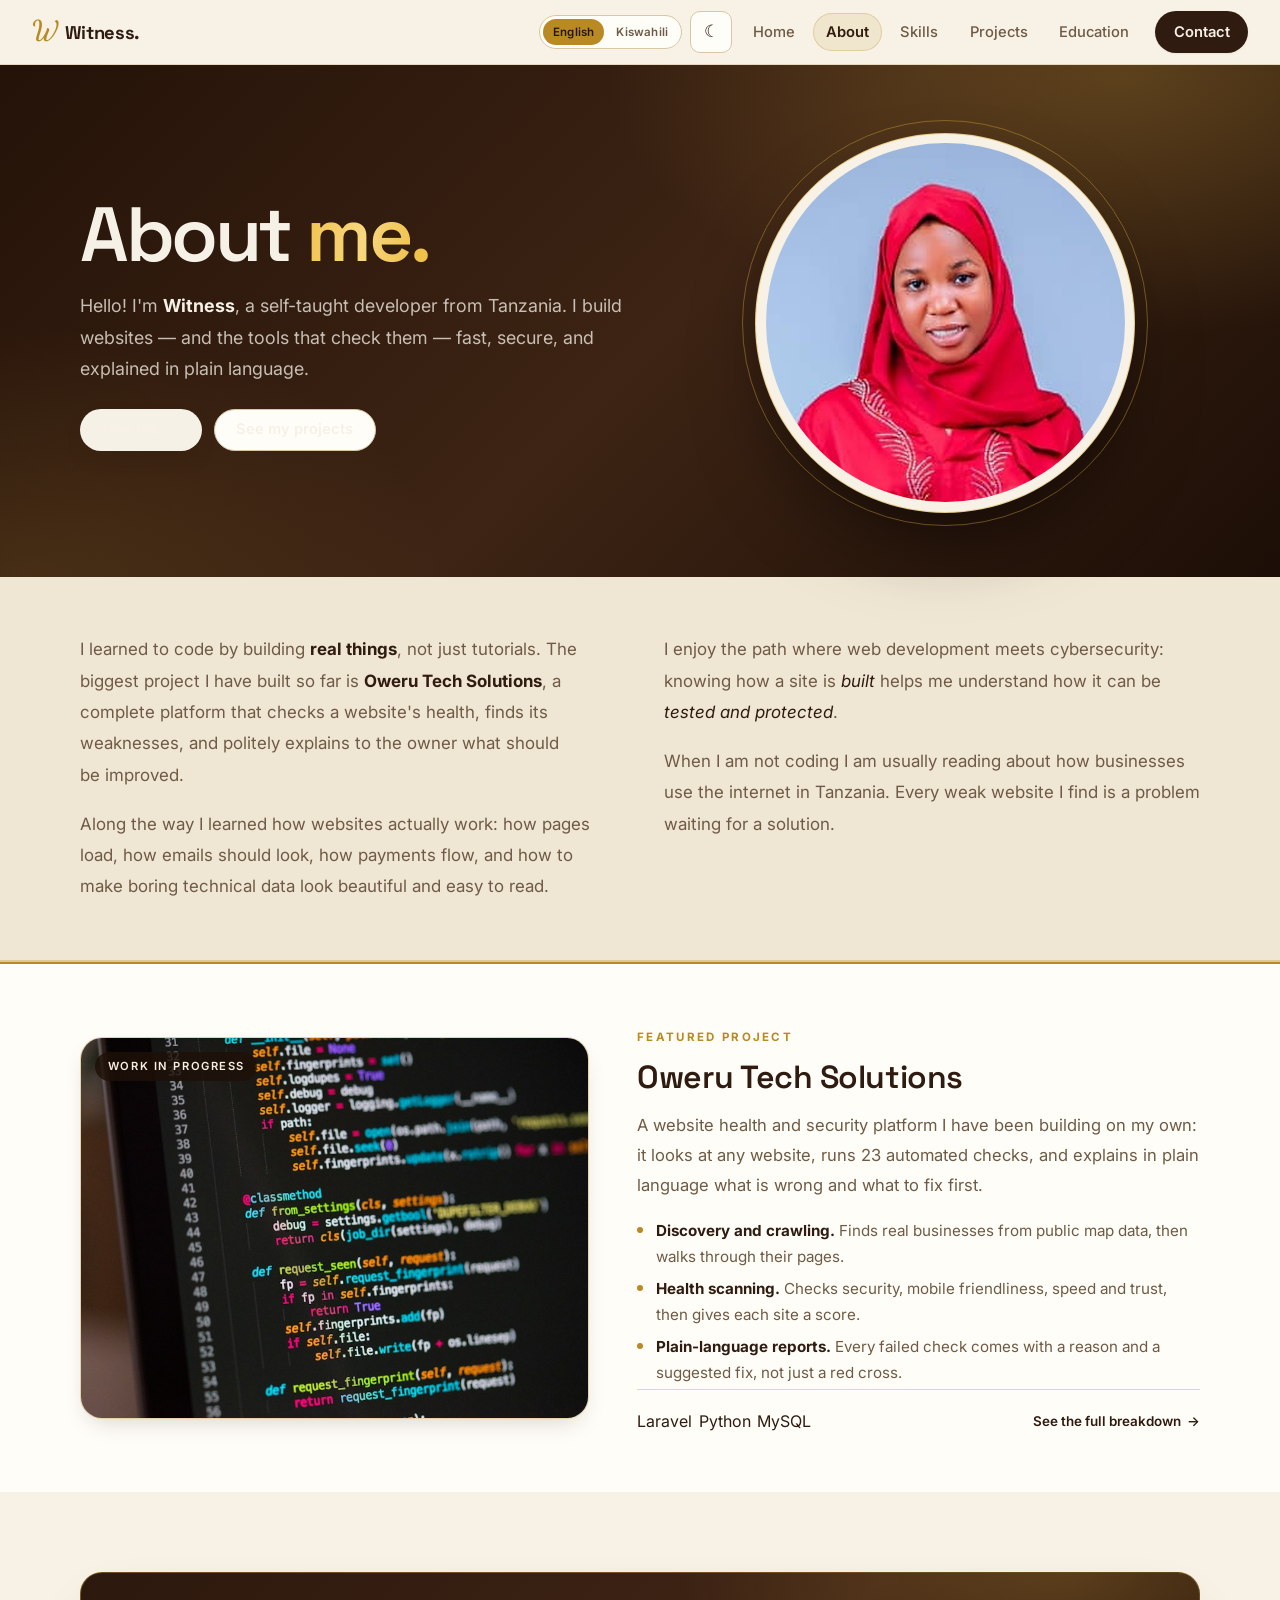
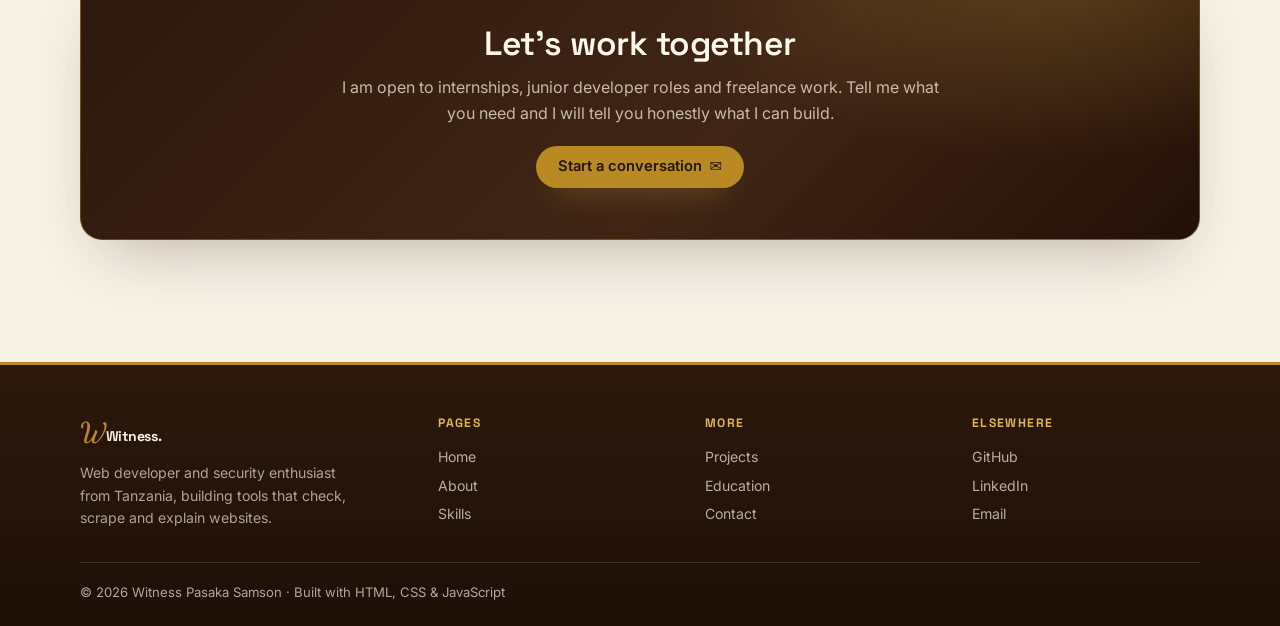
==== commit 7067d0f4: "Sharpen the About hero intro Describe the work as building websites and the tools that check them, s" ====
--- a/about.html
+++ b/about.html
@@ -9,7 +9,7 @@
   <link rel="icon" href="data:image/svg+xml,<svg xmlns='http://www.w3.org/2000/svg' viewBox='0 0 32 32'><rect width='32' height='32' rx='7' fill='%233a2316'/><text x='16' y='22' text-anchor='middle' font-size='18' fill='%23c9a227' font-family='sans-serif' font-weight='700'>W</text></svg>" />
   <meta name="theme-color" content="#3a2316" />
   <meta name="robots" content="index, follow, max-image-preview:large" />
-  <link rel="canonical" href="https://witnessamson047.github.io/about.html" />
+  <link rel="canonical" href="https://witnesssamson.vercel.app/about.html" />
   <meta property="og:site_name" content="Witness Pasaka Samson — Portfolio" />
   <meta property="og:locale" content="en_US" />
   <meta property="og:locale:alternate" content="sw_TZ" />
@@ -29,14 +29,14 @@
   <meta property="og:title" content="About — Witness Pasaka Samson" />
   <meta property="og:description" content="About Witness Pasaka Samson, a self-taught web developer from Tanzania who builds modern, fast, secure websites and the Oweru website-auditing platform." />
   <meta property="og:type" content="website" />
-  <meta property="og:url" content="https://witnessamson047.github.io/about.html" />
-  <meta property="og:image" content="https://witnessamson047.github.io/images/profile.jpg" />
+  <meta property="og:url" content="https://witnesssamson.vercel.app/about.html" />
+  <meta property="og:image" content="https://witnesssamson.vercel.app/images/profile.jpg" />
   <meta property="og:image:width" content="1200" />
   <meta property="og:image:height" content="630" />
   <meta name="twitter:card" content="summary_large_image" />
   <meta name="twitter:title" content="About — Witness Pasaka Samson" />
   <meta name="twitter:description" content="About Witness Pasaka Samson, a self-taught web developer from Tanzania who builds modern, fast, secure websites and the Oweru website-auditing platform." />
-  <meta name="twitter:image" content="https://witnessamson047.github.io/images/profile.jpg" />
+  <meta name="twitter:image" content="https://witnesssamson.vercel.app/images/profile.jpg" />
   <link rel="preconnect" href="https://fonts.gstatic.com" crossorigin />
   <link href="https://fonts.googleapis.com/css2?family=Inter:wght@400;500;600;700&family=Space+Grotesk:wght@500;600;700&family=Dancing+Script:wght@600;700&display=swap" rel="stylesheet" />
 </head>
@@ -76,8 +76,8 @@
           <h1 class="about-display">About <span class="accent">me</span><span class="dot">.</span></h1>
           <p class="about-hero-lead">
             Hello! I'm <strong>Witness</strong>, a self-taught developer from
-            Tanzania. I build modern, fast and secure websites that help small
-            businesses grow online.
+            Tanzania. I build websites &mdash; and the tools that check them
+            &mdash; fast, secure, and explained in plain language.
           </p>
           <div class="about-hero-actions">
             <a href="contact.html" class="btn btn-primary">Hire me <span aria-hidden="true">&rarr;</span></a>
--- a/styles.css
+++ b/styles.css
@@ -506,7 +506,7 @@
   max-width: 380px;
   margin-inline: auto;
   border: 1px solid rgba(217, 173, 63, 0.55);
-  border-radius: 22px;
+  border-radius: 50%;
   background: #f7f1e6;
   padding: 0.6rem;
   box-shadow: 0 40px 90px -34px rgba(0, 0, 0, 0.75);
@@ -516,22 +516,23 @@
   position: absolute;
   inset: -14px;
   border: 1px solid rgba(217, 173, 63, 0.4);
-  border-radius: 30px;
+  border-radius: 50%;
   pointer-events: none;
 }
 .photo-frame img {
   display: block;
   width: 100%;
   height: auto;
-  aspect-ratio: 4 / 5;
+  aspect-ratio: 1 / 1;
   object-fit: cover;
-  object-position: 50% 22%;
-  border-radius: 16px;
+  object-position: 50% 18%;
+  border-radius: 50%;
 }
 
 .hero-badge {
   position: absolute;
-  left: max(0px, calc(50% - 190px));
+  left: 50%;
+  transform: translateX(-50%);
   bottom: 0;
   display: inline-flex;
   align-items: center;
@@ -765,6 +766,8 @@
   color: var(--text-muted);
 }
 .card-footer .chips { margin: 0; }
+/* Project cards end with the action links only, kept together on the right */
+.card-footer > .card-action:first-child { margin-left: auto; }
 .card-footer .card-meta {
   font-size: 0.74rem;
   font-weight: 600;
@@ -890,18 +893,25 @@
 }
 .about-hero-lead strong { color: var(--text); }
 .about-hero-actions { display: flex; flex-wrap: wrap; gap: 0.7rem; }
+/* Same circular treatment as the home page portrait */
 .about-hero-photo {
   position: relative;
-  width: min(100%, 420px);
+  width: min(100%, 380px);
   margin: 0;
   justify-self: center;
+  border: 1px solid rgba(217, 173, 63, 0.55);
+  border-radius: 50%;
+  background: #f7f1e6;
+  padding: 0.6rem;
+  box-shadow: 0 40px 90px -34px rgba(0, 0, 0, 0.75);
 }
 .about-hero-photo::before {
   content: "";
   position: absolute;
-  inset: -5% -5% 3%;
+  inset: -14px;
+  border: 1px solid rgba(217, 173, 63, 0.4);
   border-radius: 50%;
-  background: radial-gradient(circle at 50% 38%, #f2c657 0%, #d9ad3f 58%, #b98a24 100%);
+  pointer-events: none;
 }
 .about-hero-photo img {
   position: relative;
@@ -910,10 +920,8 @@
   height: auto;
   aspect-ratio: 1 / 1;
   object-fit: cover;
-  object-position: 50% 16%;
+  object-position: 50% 18%;
   border-radius: 50%;
-  border: 7px solid #fdf8ee;
-  box-shadow: 0 30px 60px -30px rgba(20, 10, 4, 0.6);
 }
 
 /* Contact and skills strip (Skills page) */
@@ -1467,12 +1475,22 @@
 }
 
 /* =============================== 11. Motion ============================== */
-[data-fade] {
+/* Reveal on scroll — each group's children rise in one after another.
+   Only active when JavaScript is available (html.js-reveal), so the page
+   is always readable without it. Only opacity/transform animate, so the
+   layout never shifts. */
+html.js-reveal [data-fade] .reveal-item {
   opacity: 0;
-  transform: translateY(18px);
+  transform: translateY(22px);
   transition: opacity 0.7s var(--ease), transform 0.7s var(--ease);
-}
-[data-fade].visible { opacity: 1; transform: none; }
+  transition-delay: var(--reveal-delay, 0ms);
+  will-change: opacity, transform;
+}
+html.js-reveal [data-fade] .reveal-item.is-revealed {
+  opacity: 1;
+  transform: none;
+  will-change: auto;
+}
 
 @media (prefers-reduced-motion: reduce) {
   html { scroll-behavior: auto; }
@@ -1482,7 +1500,11 @@
     animation-duration: 0.01ms !important;
     transition-duration: 0.01ms !important;
   }
-  [data-fade] { opacity: 1; transform: none; }
+  html.js-reveal [data-fade] .reveal-item {
+    opacity: 1;
+    transform: none;
+    transition: none;
+  }
 }
 
 /* ============================ 12. Responsive ============================= */
@@ -1498,7 +1520,7 @@
   .contact-wrap,
   .home-strip { grid-template-columns: 1fr; }
   .about-hero-grid { grid-template-columns: 1fr; }
-  .about-hero-photo { order: -1; width: min(100%, 320px); }
+  .about-hero-photo { order: -1; width: min(100%, 300px); }
   .info-band-grid { grid-template-columns: 1fr; }
   .about-story { column-count: 1; }
   .about-project { grid-template-columns: 1fr; }
